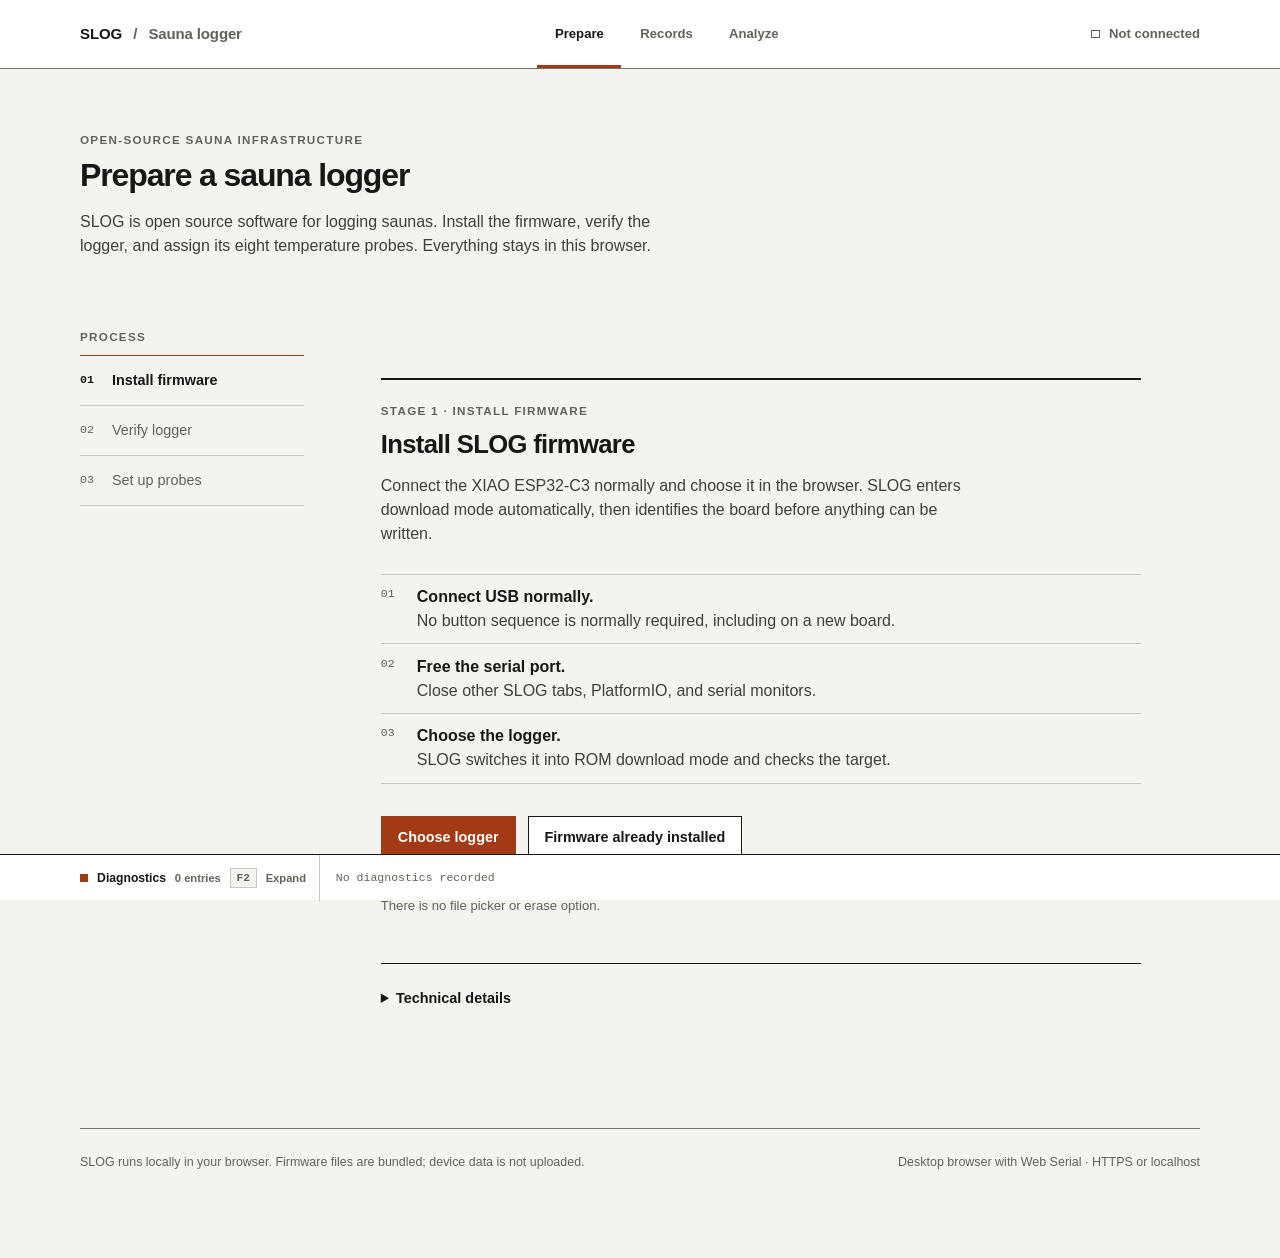
==== portal/index.html @ 52999c5d "Harden session persistence and offline data recovery Preserve current portal and storage initializat" ====
<!doctype html>
<html lang="en">
  <head>
    <meta charset="utf-8">
    <meta name="viewport" content="width=device-width, initial-scale=1">
    <meta name="theme-color" content="#171717">
    <meta
      name="description"
      content="SLOG is open source software for logging saunas: prepare a logger, preserve records, and analyze measurements locally."
    >
    <meta
      http-equiv="Content-Security-Policy"
      content="default-src 'self'; script-src 'self'; style-src 'self'; img-src 'self' data:; connect-src 'self'; object-src 'none'; base-uri 'self'; form-action 'none'; worker-src 'self'; manifest-src 'self'"
    >
    <title>SLOG · Sauna logger</title>
    <link rel="manifest" href="./manifest.webmanifest">
    <link rel="icon" href="./assets/icon.svg" type="image/svg+xml">
    <link rel="stylesheet" href="./styles.css">
    <script type="module" src="./js/app.js"></script>
  </head>
  <body>
    <a class="skip-link" href="#main">Skip to content</a>

    <header class="site-header">
      <div class="site-header__inner">
        <div class="identity" aria-label="SLOG sauna logger">
          <span class="identity__product">SLOG</span>
          <span class="identity__separator" aria-hidden="true">/</span>
          <span class="identity__section">Sauna logger</span>
        </div>
        <nav class="view-nav" aria-label="Portal sections">
          <button type="button" data-portal-view="prepare" aria-controls="prepare-view" aria-current="page">
            Prepare
          </button>
          <button type="button" data-portal-view="records" aria-controls="records-view">
            Records
          </button>
          <button type="button" data-portal-view="analyze" aria-controls="analyze-view">
            Analyze
          </button>
        </nav>
        <div class="connection">
          <span
            class="connection__state"
            id="connection-state"
            role="status"
            aria-live="polite"
            aria-atomic="true"
          >
            <span class="state-mark" aria-hidden="true"></span>
            Not connected
          </span>
          <button class="button button--quiet" id="disconnect-button" type="button" hidden>
            Disconnect
          </button>
        </div>
      </div>
    </header>

    <main id="main" class="page">
      <div class="portal-view" id="prepare-view" data-view="prepare">
      <section class="page-intro" aria-labelledby="page-title">
        <p class="section-label">Open-source sauna infrastructure</p>
        <h1 id="page-title" tabindex="-1">Prepare a sauna logger</h1>
        <p>
          SLOG is open source software for logging saunas. Install the firmware,
          verify the logger, and assign its eight temperature probes. Everything
          stays in this browser.
        </p>
      </section>

      <noscript>
        <section class="message message--error" role="alert">
          JavaScript is required to communicate with the logger over USB.
        </section>
      </noscript>

      <section class="message" id="environment-message" role="status" hidden></section>

      <div class="workspace">
        <nav class="progress" aria-label="Logger preparation progress">
          <p class="section-label">Process</p>
          <ol class="progress__list" id="macro-progress-list">
            <li data-macro-step="install" aria-current="step">
              <span class="progress__number">01</span>
              <span>Install firmware</span>
            </li>
            <li data-macro-step="verify">
              <span class="progress__number">02</span>
              <span>Verify logger</span>
            </li>
            <li data-macro-step="commission">
              <span class="progress__number">03</span>
              <span>Set up probes</span>
            </li>
          </ol>
        </nav>

        <div class="work-column">
          <p class="mobile-progress" id="mobile-macro-progress">Stage 1 of 3</p>

          <section class="task" id="install-task" aria-labelledby="install-title">
            <p class="section-label" id="install-kicker">Stage 1 · Install firmware</p>
            <h2 id="install-title" tabindex="-1">Install SLOG firmware</h2>
            <p class="task__description" id="install-description">
              Connect the XIAO ESP32-C3 normally and choose it in the browser.
              SLOG enters download mode automatically, then identifies the board
              before anything can be written.
            </p>

            <div
              class="message"
              id="install-message"
              role="status"
              aria-live="polite"
              hidden
            ></div>

            <ol class="connection-instructions" id="connection-instructions">
              <li>
                <strong>Connect USB normally.</strong>
                No button sequence is normally required, including on a new board.
              </li>
              <li>
                <strong>Free the serial port.</strong>
                Close other SLOG tabs, PlatformIO, and serial monitors.
              </li>
              <li>
                <strong>Choose the logger.</strong>
                SLOG switches it into ROM download mode and checks the target.
              </li>
            </ol>

            <details class="manual-boot" id="manual-boot-fallback" hidden>
              <summary>Manual connection recovery</summary>
              <p>
                Automatic download mode did not work. Use this physical fallback
                only for the same XIAO ESP32-C3 you intended to install.
              </p>
              <ol>
                <li>Disconnect USB and any other power from the board.</li>
                <li>Hold <strong>BOOT</strong>, reconnect USB, then release BOOT after the board appears.</li>
                <li>Choose the logger again. After flashing, press RESET or power-cycle it if the running logger does not appear.</li>
              </ol>
              <p>
                If other power must remain connected, hold BOOT and press RESET
                once instead of reconnecting USB.
              </p>
            </details>

            <dl class="firmware-summary" id="firmware-summary" hidden>
              <div>
                <dt>Release</dt>
                <dd id="install-release">—</dd>
              </div>
              <div>
                <dt>Target</dt>
                <dd id="install-target">—</dd>
              </div>
              <div>
                <dt>Manifest</dt>
                <dd id="install-manifest">—</dd>
              </div>
              <div>
                <dt>Image integrity</dt>
                <dd id="install-hash">—</dd>
              </div>
            </dl>

            <ol class="installation-stages" id="installation-stages" hidden>
              <li>Validate manifest and image hashes</li>
              <li>Enter ROM download mode and identify the ESP32-C3</li>
              <li>Write firmware</li>
              <li>Verify the written image</li>
            </ol>
            <p
              class="install-progress-detail"
              id="install-progress-detail"
              role="status"
              aria-live="polite"
              aria-atomic="true"
              hidden
            ></p>

            <div class="actions">
              <button class="button button--primary" id="install-primary" type="button">
                Choose logger
              </button>
              <button class="button button--secondary" id="install-secondary" type="button">
                Firmware already installed
              </button>
              <button class="button button--quiet" id="install-tertiary" type="button" hidden></button>
            </div>

            <p class="privacy-note" id="install-note">
              SLOG accepts only its versioned release manifest and
              SHA-256-verified image set. There is no file picker or erase option.
            </p>
          </section>

          <section id="commissioning-workflow" hidden>
            <nav class="commission-progress" aria-label="Probe setup progress">
              <p class="section-label">Probe setup</p>
              <ol id="progress-list">
                <li data-step="connect" aria-current="step"><span>Connect</span></li>
                <li data-step="prepare"><span>Prepare</span></li>
                <li data-step="identify"><span>Identify</span></li>
                <li data-step="review"><span>Review</span></li>
                <li data-step="verify"><span>Verify</span></li>
              </ol>
              <p class="commission-progress__mobile" id="mobile-progress">Probe setup · Step 1 of 5</p>
            </nav>

            <aside
              class="transaction-notice"
              id="transaction-notice"
              role="status"
              aria-live="polite"
              hidden
            >
              <strong>Probe setup is open.</strong>
              Automatic logging is paused until setup is completed or cancelled.
              Keep this tab open.
            </aside>

            <section class="task" id="commission-task" aria-labelledby="task-title">
              <p class="section-label" id="task-kicker">Probe setup · Connect</p>
              <h2 id="task-title" tabindex="-1">Connect the running logger</h2>
              <p class="task__description" id="task-description">
                Reset into the installed firmware, then choose the serial port
                that reappears.
              </p>

              <div class="message" id="task-message" role="status" aria-live="polite" hidden></div>

              <dl class="device-summary" id="device-summary" hidden>
                <div><dt>Logger</dt><dd id="device-product">—</dd></div>
                <div><dt>Firmware</dt><dd id="device-firmware">—</dd></div>
                <div><dt>Configuration</dt><dd id="device-configuration">—</dd></div>
              </dl>

              <div class="expected" id="expected-result" hidden></div>

              <ol class="verification-stages" id="verification-stages" hidden>
                <li>Sending eight positions</li>
                <li>Writing CRC-protected map</li>
                <li>Reading map back</li>
                <li>Restarting logger</li>
                <li>Verifying active generation</li>
                <li>Checking all eight probes</li>
              </ol>

              <div class="actions">
                <button class="button button--primary" id="primary-action" type="button">
                  Choose logger
                </button>
                <button class="button button--secondary" id="secondary-action" type="button" hidden></button>
                <button class="button button--quiet" id="cancel-action" type="button" hidden>
                  Cancel setup
                </button>
              </div>

              <p class="privacy-note" id="privacy-note">
                Only the device you select is shared with this page. Nothing is uploaded.
              </p>
            </section>

            <section class="probe-map" aria-labelledby="probe-map-title">
              <div class="section-heading">
                <div>
                  <p class="section-label">Fixed geometry</p>
                  <h2 id="probe-map-title">Probe order</h2>
                </div>
                <p id="probe-count">0 of 8 identified</p>
              </div>

              <div class="orientation orientation--top">
                <span>Top</span>
                <span>Away from logger</span>
              </div>
              <div class="table-wrap">
                <table>
                  <thead>
                    <tr>
                      <th scope="col">Probe</th>
                      <th scope="col">Relative position</th>
                      <th scope="col">Status</th>
                      <th scope="col">Temperature</th>
                      <th scope="col">ROM address</th>
                    </tr>
                  </thead>
                  <tbody id="probe-table-body"></tbody>
                </table>
              </div>
              <div class="orientation orientation--bottom">
                <span>Bottom</span>
                <span>Next to logger</span>
              </div>
            </section>
          </section>

          <details class="technical" id="technical-details">
            <summary>Technical details</summary>
            <p class="technical__intro">
              Device and probe details for troubleshooting. The read-only USB
              transcript is in Diagnostics at the bottom of the page.
            </p>
            <dl class="technical__grid">
              <div><dt>Protocol</dt><dd id="detail-protocol">—</dd></div>
              <div><dt>Source commit</dt><dd id="detail-commit">—</dd></div>
              <div><dt>OTA slot</dt><dd id="detail-ota">—</dd></div>
              <div><dt>Generation</dt><dd id="detail-generation">—</dd></div>
              <div><dt>Configuration CRC</dt><dd id="detail-crc">—</dd></div>
              <div><dt>USB device</dt><dd id="detail-usb">—</dd></div>
            </dl>
          </details>
        </div>
      </div>
      </div>

      <section class="portal-view data-view" id="records-view" data-view="records" aria-labelledby="records-title" hidden>
        <div class="page-intro page-intro--compact">
          <p class="section-label">SLOG records</p>
          <h1 id="records-title" tabindex="-1">Stored sauna records</h1>
          <p>
            Download CRC-checked raw files from the logger. Save and verify is
            safest; if the browser cannot verify a saved file, an explicit
            removal override is available.
          </p>
        </div>

        <div class="message" id="records-message" role="status" aria-live="polite" hidden></div>

        <section class="data-section" aria-labelledby="storage-title">
          <div class="section-heading">
            <div>
              <p class="section-label">Logger</p>
              <h2 id="storage-title">Storage status</h2>
            </div>
            <p id="records-device-identity">Not connected</p>
          </div>
          <dl class="storage-summary" id="storage-summary" hidden>
            <div><dt>Recording</dt><dd id="records-active">&mdash;</dd></div>
            <div><dt>Storage</dt><dd id="records-storage">&mdash;</dd></div>
            <div><dt>12-hour reserve</dt><dd id="records-reserve">&mdash;</dd></div>
            <div><dt>Retention</dt><dd id="records-retention">&mdash;</dd></div>
          </dl>
          <p class="retention-note" id="records-retention-note" hidden></p>
          <details class="danger-zone" id="storage-danger-zone" hidden>
            <summary>Storage recovery and erasure</summary>
            <p id="storage-danger-description"></p>
            <button class="button button--quiet" id="storage-format" type="button">
              Initialize or erase session storage
            </button>
          </details>
          <div class="actions">
            <button class="button button--primary" id="records-connect" type="button">Choose logger</button>
            <button class="button button--secondary" id="records-refresh" type="button" hidden>Refresh records</button>
          </div>
          <p class="privacy-note">
            SLOG checks the firmware before reading records. Downloads
            pause while a recording is active. Nothing is uploaded.
          </p>
        </section>

        <section class="data-section" aria-labelledby="catalog-title">
          <div class="section-heading">
            <div>
              <p class="section-label">Files on logger</p>
              <h2 id="catalog-title">Sauna runs</h2>
            </div>
            <p id="records-count">No file list loaded</p>
          </div>
          <div id="records-catalog" class="records-catalog">
            <p class="empty-state">Connect a logger to inspect its records.</p>
          </div>
        </section>
      </section>

      <section class="portal-view data-view" id="analyze-view" data-view="analyze" aria-labelledby="analyze-title" hidden>
        <div class="page-intro page-intro--compact">
          <p class="section-label">SLOG analysis</p>
          <h1 id="analyze-title" tabindex="-1">Analyze sauna sessions</h1>
          <p>
            Open one or more <code>.slog</code> files to view charts and export
            session data. Time while the logger was powered off stays unknown.
          </p>
        </div>

        <section class="data-section file-import" aria-labelledby="open-records-title">
          <p class="section-label">Raw files</p>
          <h2 id="open-records-title">Open session files</h2>
          <label class="file-control" for="analysis-files">
            <span>Choose one or more .slog files</span>
            <input id="analysis-files" type="file" accept=".slog,application/octet-stream" multiple>
          </label>
          <p class="privacy-note">Files are read locally and never uploaded.</p>
          <div class="message" id="analysis-message" role="status" aria-live="polite" hidden></div>
          <div id="analysis-group-issues" class="analysis-issues" hidden></div>
        </section>

        <section class="data-section analysis-output" id="analysis-output" aria-labelledby="analysis-run-title" hidden>
          <div class="analysis-toolbar">
            <div>
              <p class="section-label">Selected run</p>
              <h2 id="analysis-run-title">Measurement summary</h2>
            </div>
            <div class="analysis-toolbar__controls">
              <label for="analysis-run-select">
                Run
                <select id="analysis-run-select"></select>
              </label>
              <button
                class="button button--quiet"
                id="analysis-group-segments"
                type="button"
                hidden
              >
                Show segments separately
              </button>
              <div class="analysis-export" aria-label="Export selected run">
                <button class="button button--secondary" id="analysis-export-csv" type="button">
                  Export CSV
                </button>
                <button class="button button--secondary" id="analysis-export-excel" type="button">
                  Export Excel
                </button>
              </div>
            </div>
          </div>
          <p class="analysis-grouping-note" id="analysis-grouping-note" hidden></p>

          <dl class="analysis-summary">
            <div><dt>Segments</dt><dd id="analysis-segments">&mdash;</dd></div>
            <div><dt>Observed duration</dt><dd id="analysis-duration">&mdash;</dd></div>
            <div><dt>Start</dt><dd id="analysis-start">&mdash;</dd></div>
            <div><dt>Integrity</dt><dd id="analysis-integrity">&mdash;</dd></div>
          </dl>

          <div class="timeline-heading">
            <div>
              <h3>Temperature timeline</h3>
              <p>Power-off gaps have unknown duration and are not included in the time axis.</p>
            </div>
            <label for="analysis-probe-select">
              Highlight
              <select id="analysis-probe-select">
                <option value="1">P1 · 0 cm</option>
                <option value="2">P2 · −20 cm</option>
                <option value="3">P3 · −40 cm</option>
                <option value="4">P4 · −60 cm</option>
                <option value="5">P5 · −80 cm</option>
                <option value="6">P6 · −100 cm</option>
                <option value="7">P7 · −120 cm</option>
                <option value="8">P8 · −140 cm</option>
              </select>
            </label>
          </div>
          <div class="timeline" id="analysis-chart"></div>
          <p class="power-gap-note" id="analysis-gap-note" hidden></p>

          <div class="timeline-heading timeline-heading--rate">
            <div>
              <h3>Heating and cooling rate</h3>
              <p>Selected probe · centered 60-second trend · matched time axis.</p>
            </div>
          </div>
          <div class="timeline timeline--rate" id="analysis-rate-chart"></div>

          <div class="table-wrap analysis-table-wrap">
            <table>
              <caption>Per-probe measurements</caption>
              <thead>
                <tr>
                  <th scope="col">Probe</th>
                  <th scope="col">Height</th>
                  <th scope="col">Samples valid / missing</th>
                  <th scope="col">Peak</th>
                  <th scope="col">Mean</th>
                  <th scope="col">Time at peak</th>
                  <th scope="col">First reached 40 °C</th>
                  <th scope="col">Time ≥ 80 °C</th>
                  <th scope="col">Fastest heating</th>
                </tr>
              </thead>
              <tbody id="analysis-probe-table"></tbody>
            </table>
          </div>

          <section class="integrity-detail" aria-labelledby="integrity-title">
            <h3 id="integrity-title">Data checks and notes</h3>
            <ul id="analysis-integrity-list"></ul>
          </section>
        </section>
      </section>
    </main>

    <aside class="update-notice" id="update-notice" role="status" aria-live="polite" hidden>
      <p>A portal update is ready. Finish installation, probe setup, or record work before reloading.</p>
      <button class="button button--secondary" id="update-action" type="button" disabled>
        Reload update
      </button>
    </aside>

    <footer class="site-footer">
      <p>SLOG runs locally in your browser. Firmware files are bundled; device data is not uploaded.</p>
      <p>Desktop browser with Web Serial · HTTPS or localhost</p>
    </footer>

    <aside
      class="diagnostic-console"
      id="diagnostic-console"
      data-expanded="false"
      aria-label="Diagnostics console"
    >
      <div class="diagnostic-console__bar">
        <button
          class="diagnostic-console__toggle"
          id="diagnostic-console-toggle"
          type="button"
          aria-expanded="false"
          aria-controls="diagnostic-console-panel"
          aria-label="Expand diagnostics console (F2)"
        >
          <span class="diagnostic-console__mark" aria-hidden="true"></span>
          <span class="diagnostic-console__name">Diagnostics</span>
          <span class="diagnostic-console__count" id="diagnostic-console-count">0 entries</span>
          <kbd aria-hidden="true">F2</kbd>
          <span class="diagnostic-console__toggle-label" id="diagnostic-console-toggle-label">Expand</span>
        </button>
        <p class="diagnostic-console__preview" id="diagnostic-console-preview" aria-hidden="true">
          No diagnostics recorded
        </p>
      </div>

      <section
        class="diagnostic-console__panel"
        id="diagnostic-console-panel"
        aria-labelledby="diagnostic-console-title"
        tabindex="-1"
        hidden
      >
        <div class="transcript-heading">
          <div>
            <p class="section-label">Managed USB activity</p>
            <h2 id="diagnostic-console-title">Read-only transcript</h2>
          </div>
          <div class="transcript-actions">
            <button class="button button--quiet" id="copy-transcript" type="button">
              Copy transcript
            </button>
            <button class="button button--quiet" id="download-diagnostics" type="button">
              Download diagnostics
            </button>
            <button class="button button--quiet" id="clear-transcript" type="button">
              Clear
            </button>
          </div>
        </div>
        <p class="diagnostic-privacy">
          This transcript can contain probe ROM addresses and device identifiers.
          Review it before sharing. Nothing is uploaded. Manual commands and
          free-form terminal input are not provided in this release.
        </p>
        <p id="diagnostic-action-status" role="status" aria-live="polite"></p>
        <ol
          id="protocol-log"
          aria-label="Read-only diagnostic transcript"
          aria-live="off"
          tabindex="0"
        ></ol>
      </section>
    </aside>

    <dialog id="install-dialog" aria-labelledby="install-dialog-title">
      <form method="dialog">
        <p class="section-label">Write confirmation</p>
        <h2 id="install-dialog-title">Install this verified release?</h2>
        <p>
          SLOG will write its bundled sauna logger firmware to the selected
          ESP32-C3. It will not erase the whole flash, and it will not accept a
          replacement file.
        </p>
        <div class="actions">
          <button class="button button--secondary" value="cancel">Back</button>
          <button class="button button--primary" id="confirm-install" value="confirm">
            Install verified firmware
          </button>
        </div>
      </form>
    </dialog>

    <dialog id="write-dialog" aria-labelledby="write-dialog-title">
      <form method="dialog">
        <p class="section-label">Final check</p>
        <h2 id="write-dialog-title">Save this probe order?</h2>
        <p>
          The logger will store this order, read it back, and restart. Existing
          sauna records are not changed.
        </p>
        <div class="actions">
          <button class="button button--secondary" value="cancel">Back</button>
          <button class="button button--primary" id="confirm-write" value="confirm">
            Write and restart
          </button>
        </div>
      </form>
    </dialog>

    <dialog id="remove-run-dialog" aria-labelledby="remove-run-title">
      <form method="dialog">
        <p class="section-label">Remove saved run</p>
        <h2 id="remove-run-title">Remove this run from the logger?</h2>
        <p id="remove-run-description"></p>
        <p id="remove-run-warning">
          Every segment has a verified local copy. The logger removes the newest
          segment first. If power is lost, older valid segments may remain.
        </p>
        <div class="actions">
          <button class="button button--secondary" value="cancel">Keep on logger</button>
          <button class="button button--primary" id="confirm-remove-run" value="confirm">
            Remove run from logger
          </button>
        </div>
      </form>
    </dialog>

    <dialog id="format-storage-dialog" aria-labelledby="format-storage-title">
      <form method="dialog">
        <p class="section-label">Irreversible storage action</p>
        <h2 id="format-storage-title">Erase all session storage?</h2>
        <p id="format-storage-description"></p>
        <p id="format-storage-warning" class="message message--error">
          This deletes every raw .slog session on the logger. Probe configuration
          and crash-dump data are not changed.
        </p>
        <label for="format-storage-confirmation">
          Type <code>ERASE SLOG STORAGE</code> to continue.
          <input id="format-storage-confirmation" autocomplete="off" spellcheck="false">
        </label>
        <p id="format-storage-challenge" class="retention-note" hidden></p>
        <div class="actions">
          <button class="button button--secondary" value="cancel">Cancel</button>
          <button class="button button--primary" id="confirm-format-storage" value="confirm" disabled>
            Request erase challenge
          </button>
        </div>
      </form>
    </dialog>
  </body>
</html>
---- portal/styles.css ----
:root {
  color-scheme: light;
  --background: #f3f3f0;
  --surface: #ffffff;
  --ink: #171717;
  --muted: #62625d;
  --line: #c9c9c3;
  --line-strong: #74746f;
  --accent: #a33a16;
  --accent-hover: #7f2d11;
  --measure: 68ch;
  --diagnostic-console-bar: 2.875rem;
  --diagnostic-console-height: min(26rem, 55dvh);
  font-family: ui-sans-serif, -apple-system, BlinkMacSystemFont, "Segoe UI",
    "Helvetica Neue", Arial, sans-serif;
  font-synthesis: none;
  font-kerning: normal;
  text-rendering: optimizeLegibility;
}

*,
*::before,
*::after {
  box-sizing: border-box;
  border-radius: 0 !important;
}

html {
  min-width: 320px;
  background: var(--background);
}

body {
  min-height: 100vh;
  margin: 0;
  padding-bottom: calc(var(--diagnostic-console-bar) + env(safe-area-inset-bottom));
  color: var(--ink);
  background: var(--background);
  font-size: 16px;
  line-height: 1.5;
}

body.diagnostic-console-open {
  padding-bottom: calc(var(--diagnostic-console-height) + env(safe-area-inset-bottom));
}

button,
input,
select,
textarea {
  font: inherit;
}

button,
a,
summary {
  -webkit-tap-highlight-color: transparent;
}

a {
  color: var(--accent);
  text-underline-offset: 0.18em;
}

a:hover {
  color: var(--accent-hover);
}

:focus-visible {
  outline: 3px solid var(--accent);
  outline-offset: 2px;
}

[hidden] {
  display: none !important;
}

.skip-link {
  position: fixed;
  z-index: 20;
  top: 0;
  left: 0;
  padding: 0.75rem 1rem;
  color: var(--surface);
  background: var(--ink);
  transform: translateY(-120%);
}

.skip-link:focus {
  transform: translateY(0);
}

.site-header {
  border-bottom: 1px solid var(--line-strong);
  background: var(--surface);
}

.site-header__inner,
.page,
.site-footer,
.update-notice {
  width: min(100% - 3rem, 1120px);
  margin-inline: auto;
}

.site-header__inner {
  min-height: 68px;
  display: flex;
  align-items: center;
  justify-content: space-between;
  gap: 2rem;
}

.identity,
.connection {
  display: flex;
  align-items: center;
  gap: 0.7rem;
}

.view-nav {
  align-self: stretch;
  display: flex;
  align-items: stretch;
  gap: 0.2rem;
}

.view-nav button {
  min-width: 5.25rem;
  padding: 0.2rem 0.7rem 0;
  border: 0;
  border-bottom: 3px solid transparent;
  color: var(--muted);
  background: transparent;
  cursor: pointer;
  font-size: 0.82rem;
  font-weight: 680;
}

.view-nav button:hover:not(:disabled) {
  color: var(--ink);
}

.view-nav button[aria-current="page"] {
  border-bottom-color: var(--accent);
  color: var(--ink);
}

.view-nav button:disabled {
  cursor: not-allowed;
  opacity: 0.5;
}

.identity {
  font-size: 0.94rem;
  font-weight: 650;
  letter-spacing: -0.01em;
}

.identity__separator,
.identity__section,
.connection__state {
  color: var(--muted);
}

.connection__state {
  display: inline-flex;
  align-items: center;
  gap: 0.55rem;
  font-size: 0.82rem;
  font-weight: 650;
}

.state-mark {
  width: 0.55rem;
  height: 0.55rem;
  border: 1px solid currentColor;
  background: transparent;
}

.connection__state[data-connected="true"] {
  color: var(--ink);
}

.connection__state[data-connected="true"] .state-mark {
  border-color: var(--accent);
  background: var(--accent);
}

.page {
  padding-block: 4rem 6rem;
}

.page-intro {
  max-width: 760px;
  margin-bottom: 4.5rem;
}

.page-intro--compact {
  margin-bottom: 3rem;
}

.data-view {
  max-width: 960px;
}

.data-view > * + * {
  margin-top: 3rem;
}

.data-section {
  padding-top: 1.5rem;
  border-top: 2px solid var(--ink);
}

.data-section > .section-label + h2 {
  margin-bottom: 1rem;
}

.section-label,
.mobile-progress {
  margin: 0 0 0.7rem;
  color: var(--muted);
  font-size: 0.73rem;
  font-weight: 750;
  letter-spacing: 0.11em;
  line-height: 1.2;
  text-transform: uppercase;
}

h1,
h2,
h3,
p {
  margin-top: 0;
}

h1,
h2,
h3 {
  text-wrap: balance;
}

h1 {
  max-width: 22ch;
  margin-bottom: 1rem;
  font-size: clamp(1.8rem, 3vw, 2rem);
  font-weight: 630;
  letter-spacing: -0.035em;
  line-height: 1.12;
}

h2 {
  margin-bottom: 0.85rem;
  font-size: clamp(1.45rem, 2vw, 1.7rem);
  font-weight: 630;
  letter-spacing: -0.025em;
  line-height: 1.2;
}

h3 {
  font-size: 0.95rem;
  font-weight: 680;
}

.page-intro > p:last-child,
.task__description,
.privacy-note,
.message,
.transaction-notice {
  max-width: var(--measure);
}

.page-intro > p:last-child,
.task__description {
  color: #3f3f3b;
  font-size: 1rem;
}

.workspace {
  display: grid;
  grid-template-columns: 224px minmax(0, 760px);
  gap: clamp(3rem, 6vw, 5rem);
  align-items: start;
}

.page > .message {
  margin-bottom: 3rem;
}

.progress {
  position: sticky;
  top: 2rem;
}

.progress__list {
  margin: 0;
  padding: 0;
  list-style: none;
  border-bottom: 1px solid var(--line);
}

.progress__list li {
  min-height: 50px;
  display: grid;
  grid-template-columns: 2rem 1fr;
  align-items: center;
  border-top: 1px solid var(--line);
  color: var(--muted);
  font-size: 0.9rem;
}

.progress__list li[aria-current="step"] {
  border-top-color: var(--accent);
  color: var(--ink);
  font-weight: 680;
}

.progress__list li[data-complete="true"] {
  color: var(--ink);
}

.progress__number {
  font-family: ui-monospace, "SFMono-Regular", Consolas, monospace;
  font-size: 0.73rem;
  font-variant-numeric: tabular-nums;
}

.mobile-progress {
  display: none;
}

.work-column > * + * {
  margin-top: 3rem;
}

#commissioning-workflow > * + * {
  margin-top: 3rem;
}

.task,
.probe-map,
.technical {
  border-top: 2px solid var(--ink);
  padding-top: 1.5rem;
}

.task {
  min-height: 310px;
}

.connection-instructions {
  margin: 1.75rem 0 0;
  padding: 0;
  border-top: 1px solid var(--line);
  list-style: none;
  counter-reset: connection-step;
}

.connection-instructions li {
  min-height: 64px;
  display: grid;
  grid-template-columns: 2.25rem minmax(0, 1fr);
  align-content: center;
  padding-block: 0.65rem;
  border-bottom: 1px solid var(--line);
  color: #3f3f3b;
  counter-increment: connection-step;
}

.connection-instructions li::before {
  content: counter(connection-step, decimal-leading-zero);
  grid-column: 1;
  grid-row: 1 / span 2;
  color: var(--muted);
  font-family: ui-monospace, "SFMono-Regular", Consolas, monospace;
  font-size: 0.72rem;
  font-variant-numeric: tabular-nums;
}

.connection-instructions strong {
  display: block;
  grid-column: 2;
  color: var(--ink);
  font-weight: 700;
}

.manual-boot {
  max-width: var(--measure);
  margin-top: 1rem;
  padding-block: 0.8rem;
  border-block: 1px solid var(--line);
  color: #3f3f3b;
}

.manual-boot summary {
  color: var(--ink);
  cursor: pointer;
  font-weight: 700;
}

.manual-boot p,
.manual-boot ol {
  margin-bottom: 0;
}

.manual-boot li + li {
  margin-top: 0.45rem;
}

.firmware-summary {
  display: grid;
  grid-template-columns: repeat(2, minmax(0, 1fr));
  margin: 1.75rem 0 0;
  border-block: 1px solid var(--line);
}

.firmware-summary div {
  min-width: 0;
  padding: 0.9rem 1rem 0.9rem 0;
}

.firmware-summary div:nth-child(even) {
  padding-left: 1rem;
  border-left: 1px solid var(--line);
}

.firmware-summary div:nth-child(n + 3) {
  border-top: 1px solid var(--line);
}

.firmware-summary dd {
  font-family: ui-monospace, "SFMono-Regular", Consolas, "Liberation Mono", monospace;
  font-size: 0.82rem;
  font-variant-numeric: tabular-nums slashed-zero;
}

.installation-stages,
.verification-stages {
  margin: 1.5rem 0 0;
  padding: 0;
  border-top: 1px solid var(--line);
  list-style: none;
}

.installation-stages li,
.verification-stages li {
  min-height: 42px;
  display: grid;
  grid-template-columns: 1.5rem 1fr;
  align-items: center;
  border-bottom: 1px solid var(--line);
  color: var(--muted);
  font-size: 0.88rem;
}

.installation-stages li::before,
.verification-stages li::before {
  content: "—";
  font-family: ui-monospace, "SFMono-Regular", Consolas, monospace;
}

.installation-stages li[data-status="active"],
.verification-stages li[data-status="active"] {
  color: var(--ink);
  font-weight: 700;
}

.installation-stages li[data-status="active"]::before,
.verification-stages li[data-status="active"]::before {
  content: "→";
  color: var(--accent);
}

.installation-stages li[data-status="complete"],
.verification-stages li[data-status="complete"] {
  color: var(--ink);
}

.installation-stages li[data-status="complete"]::before,
.verification-stages li[data-status="complete"]::before {
  content: "✓";
}

.install-progress-detail {
  margin: 0.8rem 0 0;
  color: var(--muted);
  font-family: ui-monospace, "SFMono-Regular", Consolas, monospace;
  font-size: 0.78rem;
  font-variant-numeric: tabular-nums;
}

.commission-progress {
  padding-top: 1.25rem;
  border-top: 2px solid var(--ink);
}

.commission-progress ol {
  display: grid;
  grid-template-columns: repeat(5, minmax(0, 1fr));
  margin: 0;
  padding: 0;
  border-block: 1px solid var(--line);
  list-style: none;
}

.commission-progress li {
  min-width: 0;
  padding: 0.65rem 0.75rem;
  color: var(--muted);
  font-size: 0.78rem;
  text-align: center;
}

.commission-progress li + li {
  border-left: 1px solid var(--line);
}

.commission-progress li[aria-current="step"] {
  border-bottom: 3px solid var(--accent);
  color: var(--ink);
  font-weight: 700;
}

.commission-progress li[data-complete="true"] {
  color: var(--ink);
}

.commission-progress li[data-complete="true"] span::before {
  content: "✓ ";
}

.commission-progress__mobile {
  display: none;
  margin: 0;
  color: var(--muted);
  font-size: 0.78rem;
  font-weight: 700;
}

.task__description {
  margin-bottom: 1.75rem;
}

.message,
.transaction-notice {
  padding: 0.9rem 1rem;
  border-left: 3px solid var(--line-strong);
  background: #e9e9e5;
  font-size: 0.9rem;
}

.message--error {
  border-left-color: var(--accent);
  color: var(--ink);
  background: #f1e6e1;
}

.message--success {
  border-left-color: var(--ink);
  background: #e7e7e2;
}

.transaction-notice {
  margin-top: 0;
  border-color: var(--accent);
  background: var(--surface);
}

.transaction-notice strong {
  display: block;
}

.device-summary,
.technical__grid,
.storage-summary,
.analysis-summary {
  display: grid;
  grid-template-columns: repeat(3, minmax(0, 1fr));
  margin: 1.75rem 0;
  border-block: 1px solid var(--line);
}

.device-summary div,
.technical__grid div,
.storage-summary div,
.analysis-summary div {
  min-width: 0;
  padding: 0.9rem 1rem 0.9rem 0;
}

.device-summary div + div,
.technical__grid div:not(:nth-child(3n + 1)) {
  padding-left: 1rem;
  border-left: 1px solid var(--line);
}

.storage-summary,
.analysis-summary {
  grid-template-columns: repeat(4, minmax(0, 1fr));
}

.storage-summary div + div,
.analysis-summary div + div {
  padding-left: 1rem;
  border-left: 1px solid var(--line);
}

.storage-summary dd,
.analysis-summary dd {
  font-size: 0.88rem;
  font-variant-numeric: tabular-nums;
}

.storage-summary dd[data-state="attention"],
.record-chain td[data-state="attention"] {
  color: var(--accent);
}

.storage-summary dd[data-state="ready"],
.record-chain td[data-state="ready"] {
  color: var(--ink);
  font-weight: 680;
}

dt {
  margin-bottom: 0.2rem;
  color: var(--muted);
  font-size: 0.72rem;
  font-weight: 700;
  letter-spacing: 0.07em;
  text-transform: uppercase;
}

dd {
  margin: 0;
  overflow-wrap: anywhere;
}

.device-summary dd,
.technical dd,
.probe-rom,
.probe-temperature,
.probe-height,
.protocol-log {
  font-family: ui-monospace, "SFMono-Regular", Consolas, "Liberation Mono", monospace;
  font-variant-numeric: tabular-nums slashed-zero;
}

.expected {
  width: fit-content;
  margin-block: 1.5rem;
  padding-bottom: 0.3rem;
  border-bottom: 2px solid var(--ink);
  font-size: 0.9rem;
  font-weight: 700;
}

.actions {
  display: flex;
  flex-wrap: wrap;
  align-items: center;
  gap: 0.75rem;
  margin-top: 2rem;
}

.button {
  min-height: 44px;
  appearance: none;
  display: inline-flex;
  align-items: center;
  justify-content: center;
  padding: 0.68rem 1rem;
  border: 1px solid transparent;
  cursor: pointer;
  font-size: 0.9rem;
  font-weight: 700;
  line-height: 1.2;
}

.button:disabled {
  cursor: not-allowed;
  opacity: 0.45;
}

.button--primary {
  border-color: var(--accent);
  color: #ffffff;
  background: var(--accent);
}

.button--primary:hover:not(:disabled) {
  border-color: var(--accent-hover);
  background: var(--accent-hover);
}

.button--secondary {
  border-color: var(--ink);
  color: var(--ink);
  background: var(--surface);
}

.button--secondary:hover:not(:disabled) {
  color: var(--surface);
  background: var(--ink);
}

.button--quiet {
  min-height: 44px;
  padding-inline: 0.4rem;
  border-color: transparent;
  color: var(--ink);
  background: transparent;
  text-decoration: underline;
  text-decoration-color: var(--line-strong);
  text-underline-offset: 0.22em;
}

.button--quiet:hover:not(:disabled) {
  color: var(--accent);
  text-decoration-color: currentColor;
}

.privacy-note {
  margin-top: 1rem;
  color: var(--muted);
  font-size: 0.82rem;
}

.section-heading {
  display: flex;
  justify-content: space-between;
  gap: 2rem;
  align-items: end;
  margin-bottom: 1.35rem;
}

.section-heading h2,
.section-heading p {
  margin-bottom: 0;
}

.section-heading > p {
  color: var(--muted);
  font-size: 0.82rem;
  font-weight: 650;
}

.orientation {
  display: flex;
  justify-content: space-between;
  gap: 1rem;
  padding-block: 0.45rem;
  color: var(--muted);
  font-size: 0.68rem;
  font-weight: 750;
  letter-spacing: 0.09em;
  text-transform: uppercase;
}

.orientation--top {
  border-bottom: 1px solid var(--line-strong);
}

.orientation--bottom {
  border-top: 1px solid var(--line-strong);
}

.table-wrap {
  width: 100%;
  overflow-x: auto;
}

table {
  width: 100%;
  border-collapse: collapse;
  font-size: 0.84rem;
}

th,
td {
  padding: 0.72rem 0.55rem;
  border-bottom: 1px solid var(--line);
  text-align: left;
  vertical-align: middle;
}

th:first-child,
td:first-child {
  padding-left: 0;
}

th:last-child,
td:last-child {
  padding-right: 0;
}

thead th {
  color: var(--muted);
  font-size: 0.67rem;
  font-weight: 750;
  letter-spacing: 0.055em;
  text-transform: uppercase;
}

tbody th {
  font-size: 0.93rem;
}

tbody tr:last-child th,
tbody tr:last-child td {
  border-bottom: 0;
}

tbody tr[data-current="true"] > th {
  padding-left: 0.5rem;
  border-left: 3px solid var(--accent);
}

.probe-location {
  display: block;
  color: var(--muted);
  font-size: 0.75rem;
}

.probe-status[data-status="identified"]::before,
.probe-status[data-status="verified"]::before {
  content: "✓";
  margin-right: 0.35rem;
  font-weight: 800;
}

.probe-rom {
  white-space: nowrap;
  letter-spacing: 0.015em;
}

.retention-note,
.analysis-issues,
.power-gap-note {
  max-width: var(--measure);
  padding: 0.8rem 1rem;
  border-left: 3px solid var(--accent);
  background: #f1e6e1;
  font-size: 0.86rem;
}

.retention-note {
  margin: 1rem 0 0;
}

.danger-zone {
  margin: 1rem 0;
  padding: 0.8rem 1rem;
  border: 1px solid var(--line-strong);
  background: var(--surface-muted);
}

.danger-zone summary {
  cursor: pointer;
  color: var(--accent);
  font-weight: 700;
}

.danger-zone p {
  max-width: 48rem;
}

.empty-state {
  margin: 0;
  padding-block: 1rem;
  color: var(--muted);
}

.records-catalog {
  border-bottom: 1px solid var(--line-strong);
}

.record-chain {
  padding-block: 1.5rem;
  border-top: 1px solid var(--line-strong);
}

.record-chain:first-child {
  border-top: 0;
}

.record-chain__header,
.analysis-toolbar,
.timeline-heading {
  display: flex;
  align-items: end;
  justify-content: space-between;
  gap: 2rem;
}

.record-chain__header h3,
.record-chain__header p,
.analysis-toolbar h2,
.analysis-toolbar p,
.timeline-heading h3,
.timeline-heading p {
  margin-bottom: 0;
}

.record-chain__state,
.record-chain__removal-note,
.timeline-heading p {
  color: var(--muted);
  font-size: 0.8rem;
}

.record-chain__removal-note {
  max-width: var(--measure);
  margin: 0.65rem 0 0;
}

.record-chain__actions {
  margin-top: 1rem;
}

.record-chain table {
  margin-top: 1rem;
}

.record-actions {
  min-width: 12rem;
}

.record-actions .button {
  min-height: 36px;
  padding-block: 0.45rem;
  font-size: 0.75rem;
}

.record-actions .button + .button {
  margin-left: 0.35rem;
}

.file-control {
  width: min(100%, 600px);
  display: grid;
  gap: 0.55rem;
  margin-top: 1.5rem;
  padding: 1rem;
  border: 1px solid var(--line-strong);
  background: var(--surface);
  font-size: 0.86rem;
  font-weight: 700;
}

.file-control input {
  max-width: 100%;
  color: var(--muted);
  font-size: 0.82rem;
  font-weight: 500;
}

.file-control input::file-selector-button {
  min-height: 40px;
  margin-right: 0.8rem;
  padding: 0.55rem 0.8rem;
  border: 1px solid var(--ink);
  color: var(--ink);
  background: var(--surface);
  cursor: pointer;
  font: inherit;
  font-weight: 700;
}

.file-control input::file-selector-button:hover {
  color: var(--surface);
  background: var(--ink);
}

.analysis-issues h3 {
  margin-bottom: 0.5rem;
}

.analysis-issues ul,
.integrity-detail ul {
  margin: 0;
  padding-left: 1.15rem;
}

.analysis-toolbar label,
.timeline-heading label {
  display: grid;
  gap: 0.3rem;
  color: var(--muted);
  font-size: 0.72rem;
  font-weight: 700;
  letter-spacing: 0.05em;
  text-transform: uppercase;
}

.analysis-toolbar__controls,
.analysis-export {
  display: flex;
  align-items: end;
  flex-wrap: wrap;
  gap: 0.6rem;
}

.analysis-export .button {
  min-height: 42px;
  padding-block: 0.55rem;
}

select {
  min-height: 42px;
  padding: 0.45rem 2rem 0.45rem 0.65rem;
  border: 1px solid var(--line-strong);
  color: var(--ink);
  background: var(--surface);
}

.analysis-summary {
  margin-block: 1.5rem 2.5rem;
}

.analysis-grouping-note {
  max-width: var(--measure);
  margin: 0.8rem 0 0;
  color: var(--muted);
  font-size: 0.8rem;
}

.timeline-heading {
  margin-bottom: 0.8rem;
}

.timeline-heading--rate {
  margin-top: 2rem;
}

.timeline {
  width: 100%;
  border-block: 1px solid var(--line-strong);
  background: var(--surface);
}

.timeline > .empty-state {
  padding: 3rem 1rem;
}

.timeline svg {
  width: 100%;
  height: auto;
  display: block;
  overflow: visible;
}

.timeline__grid line {
  stroke: #deded8;
  stroke-width: 1;
}

.timeline__grid line[data-zero="true"] {
  stroke: var(--ink);
  stroke-width: 1.4;
}

.timeline__grid text,
.timeline__gaps text {
  fill: var(--muted);
  font-family: ui-monospace, "SFMono-Regular", Consolas, monospace;
  font-size: 11px;
  font-variant-numeric: tabular-nums;
}

.timeline__trace {
  fill: none;
  stroke: #a2a29c;
  stroke-linecap: square;
  stroke-linejoin: miter;
  stroke-width: 1.15;
  vector-effect: non-scaling-stroke;
}

.timeline__trace[data-selected="true"] {
  stroke: var(--accent);
  stroke-width: 2.4;
}

.timeline__gaps line {
  stroke: var(--line-strong);
  stroke-dasharray: 5 4;
  stroke-width: 2;
  vector-effect: non-scaling-stroke;
}

.power-gap-note {
  margin: 0.8rem 0 0;
  border-left-color: var(--line-strong);
  background: #e9e9e5;
}

.analysis-table-wrap {
  margin-top: 2.5rem;
}

caption {
  padding-bottom: 0.7rem;
  color: var(--muted);
  font-size: 0.72rem;
  font-weight: 750;
  letter-spacing: 0.08em;
  text-align: left;
  text-transform: uppercase;
}

#analysis-probe-table tr {
  cursor: pointer;
}

#analysis-probe-table tr[data-selected="true"] th {
  padding-left: 0.5rem;
  border-left: 3px solid var(--accent);
}

.integrity-detail {
  margin-top: 2.5rem;
  padding-top: 1.25rem;
  border-top: 1px solid var(--line-strong);
}

.integrity-detail li {
  max-width: var(--measure);
  margin-top: 0.4rem;
  color: #3f3f3b;
  font-size: 0.86rem;
}

.technical {
  border-top-width: 1px;
}

.technical summary {
  min-height: 44px;
  cursor: pointer;
  font-size: 0.9rem;
  font-weight: 700;
}

.technical__intro {
  max-width: var(--measure);
  margin: 0.75rem 0 0;
  color: var(--muted);
  font-size: 0.85rem;
}

.technical__grid {
  grid-template-columns: repeat(3, minmax(0, 1fr));
  margin-top: 1rem;
}

.technical__grid div:nth-child(n + 4) {
  border-top: 1px solid var(--line);
}

.diagnostic-console {
  position: fixed;
  z-index: 30;
  right: 0;
  bottom: 0;
  left: 0;
  height: calc(var(--diagnostic-console-bar) + env(safe-area-inset-bottom));
  border-top: 1px solid var(--ink);
  color: var(--ink);
  background: var(--surface);
}

.diagnostic-console[data-expanded="true"] {
  height: calc(var(--diagnostic-console-height) + env(safe-area-inset-bottom));
}

.diagnostic-console__bar,
.diagnostic-console__panel {
  width: min(100% - 3rem, 1120px);
  margin-inline: auto;
}

.diagnostic-console__bar {
  height: var(--diagnostic-console-bar);
  display: grid;
  grid-template-columns: auto minmax(0, 1fr);
  align-items: center;
  gap: 1rem;
}

.diagnostic-console__toggle {
  height: 100%;
  display: inline-flex;
  align-items: center;
  gap: 0.55rem;
  padding: 0 0.8rem 0 0;
  border: 0;
  border-right: 1px solid var(--line);
  color: inherit;
  background: transparent;
  cursor: pointer;
  font-size: 0.76rem;
  font-weight: 680;
}

.diagnostic-console__toggle:hover {
  color: var(--accent-hover);
}

.diagnostic-console__mark {
  width: 0.52rem;
  height: 0.52rem;
  border: 1px solid var(--accent);
  background: var(--accent);
}

.diagnostic-console__count,
.diagnostic-console__toggle-label,
.diagnostic-console kbd {
  color: var(--muted);
  font-size: 0.7rem;
  font-weight: 550;
}

.diagnostic-console kbd {
  min-width: 1.7rem;
  padding: 0.05rem 0.25rem;
  border: 1px solid var(--line);
  background: var(--background);
  font-family: ui-monospace, "Cascadia Mono", "SFMono-Regular", Consolas, monospace;
  text-align: center;
}

.diagnostic-console__preview {
  min-width: 0;
  margin: 0;
  overflow: hidden;
  color: var(--muted);
  font-family: ui-monospace, "Cascadia Mono", "SFMono-Regular", Consolas, monospace;
  font-size: 0.72rem;
  text-overflow: ellipsis;
  white-space: nowrap;
}

.diagnostic-console__panel {
  height: calc(100% - var(--diagnostic-console-bar) - env(safe-area-inset-bottom));
  display: grid;
  grid-template-rows: auto auto auto minmax(0, 1fr);
  padding-block: 0.85rem 1rem;
  border-top: 1px solid var(--line-strong);
  font-size: 0.76rem;
}

.diagnostic-console__panel:focus {
  outline: none;
}

.transcript-heading {
  display: flex;
  align-items: end;
  justify-content: space-between;
  gap: 1.5rem;
  margin-bottom: 0.6rem;
}

.transcript-heading h3 {
  margin: 0;
}

.transcript-heading h2 {
  margin: 0;
  font-size: 1rem;
  letter-spacing: -0.01em;
}

.transcript-heading .section-label {
  margin-bottom: 0.25rem;
  font-size: 0.65rem;
}

.transcript-actions {
  display: flex;
  flex-wrap: wrap;
  justify-content: flex-end;
  gap: 0.35rem;
}

.transcript-actions .button {
  min-height: 36px;
  font-family: inherit;
  font-size: 0.74rem;
}

.diagnostic-privacy {
  max-width: var(--measure);
  margin: 0 0 0.55rem;
  color: var(--muted);
  font-family: inherit;
  font-size: 0.76rem;
}

#diagnostic-action-status {
  min-height: 1.2em;
  margin: 0 0 0.4rem;
  color: var(--muted);
  font-family: inherit;
  font-size: 0.76rem;
}

.diagnostic-console ol {
  min-height: 0;
  margin: 0;
  padding: 0.75rem;
  overflow: auto;
  border-block: 1px solid var(--line);
  color: #3f3f3b;
  background: #fafaf8;
  font-family: ui-monospace, "Cascadia Mono", "SFMono-Regular", Consolas, monospace;
  list-style: none;
  scrollbar-gutter: stable;
}

.diagnostic-console li + li {
  margin-top: 0.35rem;
}

.transcript-entry {
  display: grid;
  grid-template-columns: 5.5rem 4.5rem 2.25rem minmax(0, 1fr);
  gap: 0.55rem;
  align-items: baseline;
}

.transcript-entry__time,
.transcript-entry__source,
.transcript-entry__direction {
  color: var(--muted);
  white-space: nowrap;
}

.transcript-entry__direction {
  font-weight: 750;
}

.transcript-entry[data-direction="tx"] .transcript-entry__direction,
.transcript-entry[data-direction="rx"] .transcript-entry__direction {
  color: var(--ink);
}

.transcript-entry__text {
  min-width: 0;
  overflow-wrap: anywhere;
  white-space: pre-wrap;
}

.update-notice {
  display: flex;
  align-items: center;
  justify-content: space-between;
  gap: 2rem;
  padding-block: 1rem;
  border-top: 2px solid var(--accent);
}

.update-notice p {
  margin: 0;
}

.site-footer {
  display: flex;
  justify-content: space-between;
  gap: 2rem;
  padding-block: 1.5rem 2.5rem;
  border-top: 1px solid var(--line-strong);
  color: var(--muted);
  font-size: 0.78rem;
}

.site-footer p {
  margin: 0;
}

dialog {
  width: min(calc(100% - 2rem), 560px);
  padding: 2rem;
  border: 1px solid var(--ink);
  color: var(--ink);
  background: var(--surface);
}

dialog::backdrop {
  background: rgb(23 23 23 / 62%);
}

dialog h2 {
  max-width: 20ch;
}

#remove-run-warning[data-state="danger"] {
  padding: 0.8rem;
  border-left: 3px solid var(--accent);
  background: #f1e6e1;
}

@media (max-width: 899px) {
  .page {
    padding-top: 3rem;
  }

  .page-intro {
    margin-bottom: 3.5rem;
  }

  .workspace {
    display: block;
  }

  .progress {
    display: none;
  }

  .mobile-progress {
    display: block;
  }

  .commission-progress {
    display: flex;
    align-items: center;
    justify-content: space-between;
    gap: 1rem;
  }

  .commission-progress > .section-label {
    margin: 0;
  }

  .commission-progress ol {
    display: none;
  }

  .commission-progress__mobile {
    display: block;
  }

  .work-column > * + * {
    margin-top: 2rem;
  }

  .site-header__inner {
    flex-wrap: wrap;
    padding-block: 0.65rem;
  }

  .view-nav {
    order: 3;
    width: 100%;
    min-height: 44px;
    border-top: 1px solid var(--line);
  }

  .view-nav button {
    flex: 1;
  }
}

@media (max-width: 639px) {
  :root {
    --diagnostic-console-height: min(30rem, 70dvh);
  }

  .site-header__inner,
  .page,
  .site-footer,
  .update-notice,
  .diagnostic-console__bar,
  .diagnostic-console__panel {
    width: min(100% - 2rem, 1120px);
  }

  .diagnostic-console__bar {
    gap: 0.55rem;
  }

  .diagnostic-console__toggle {
    gap: 0.4rem;
    padding-right: 0.55rem;
  }

  .diagnostic-console__count,
  .diagnostic-console kbd {
    display: none;
  }

  .diagnostic-console__preview {
    font-size: 0.68rem;
  }

  .diagnostic-console__panel {
    padding-top: 0.7rem;
  }

  .site-header__inner {
    min-height: 60px;
  }

  .identity__separator,
  .identity__section {
    display: none;
  }

  .storage-summary,
  .analysis-summary {
    grid-template-columns: repeat(2, minmax(0, 1fr));
  }

  .storage-summary div:nth-child(3),
  .analysis-summary div:nth-child(3) {
    padding-left: 0;
    border-top: 1px solid var(--line);
    border-left: 0;
  }

  .storage-summary div:nth-child(4),
  .analysis-summary div:nth-child(4) {
    border-top: 1px solid var(--line);
  }

  .record-chain__header,
  .analysis-toolbar,
  .timeline-heading {
    align-items: start;
    flex-direction: column;
    gap: 0.8rem;
  }

  .analysis-toolbar__controls {
    width: 100%;
    align-items: stretch;
    flex-direction: column;
  }

  .analysis-export .button {
    flex: 1;
  }

  .connection {
    gap: 0.35rem;
  }

  .connection .button {
    font-size: 0.78rem;
  }

  .page {
    padding-block: 2.5rem 4rem;
  }

  .page-intro {
    margin-bottom: 3rem;
  }

  .task {
    min-height: 0;
  }

  .actions,
  .update-notice,
  .site-footer {
    align-items: stretch;
    flex-direction: column;
  }

  .actions .button {
    width: 100%;
  }

  .device-summary,
  .technical__grid,
  .firmware-summary {
    grid-template-columns: 1fr;
  }

  .device-summary div + div,
  .technical__grid div:not(:nth-child(3n + 1)),
  .technical__grid div:nth-child(n + 4) {
    padding-left: 0;
    border-top: 1px solid var(--line);
    border-left: 0;
  }

  .firmware-summary div:nth-child(even),
  .firmware-summary div:nth-child(n + 3) {
    padding-left: 0;
    border-top: 1px solid var(--line);
    border-left: 0;
  }

  .section-heading {
    align-items: start;
    flex-direction: column;
    gap: 0.3rem;
  }

  .transcript-heading {
    align-items: flex-start;
    flex-direction: column;
    gap: 0.5rem;
  }

  .transcript-actions {
    justify-content: flex-start;
  }

  .transcript-actions .button {
    min-height: 32px;
    padding-inline: 0.55rem;
  }

  .transcript-entry {
    grid-template-columns: 5rem 3.75rem 2rem minmax(0, 1fr);
    gap: 0.35rem;
  }

  .probe-map .table-wrap {
    overflow: visible;
  }

  .probe-map table,
  .probe-map tbody {
    display: block;
  }

  .probe-map thead {
    position: absolute;
    width: 1px;
    height: 1px;
    overflow: hidden;
    clip: rect(0 0 0 0);
    clip-path: inset(50%);
    white-space: nowrap;
  }

  .probe-map tbody tr {
    display: grid;
    grid-template-columns: 3.25rem minmax(0, 1fr) auto;
    column-gap: 0.7rem;
    padding-block: 0.7rem;
    border-bottom: 1px solid var(--line);
  }

  .probe-map tbody tr:last-child {
    border-bottom: 0;
  }

  .probe-map tbody th,
  .probe-map tbody td {
    display: block;
    padding: 0;
    border: 0 !important;
  }

  .probe-map tbody th {
    grid-column: 1;
    grid-row: 1 / span 2;
  }

  .probe-map tbody tr[data-current="true"] > th {
    padding-left: 0.45rem;
  }

  .probe-map tbody td:nth-child(2) {
    grid-column: 2;
    grid-row: 1;
  }

  .probe-map tbody td:nth-child(3) {
    grid-column: 2;
    grid-row: 2;
  }

  .probe-map tbody td:nth-child(4) {
    grid-column: 3;
    grid-row: 1;
    text-align: right;
  }

  .probe-map tbody td:nth-child(5) {
    grid-column: 2 / span 2;
    grid-row: 3;
    padding-top: 0.25rem;
  }
}

@media (prefers-reduced-motion: reduce) {
  *,
  *::before,
  *::after {
    scroll-behavior: auto !important;
    transition-duration: 0.01ms !important;
    animation-duration: 0.01ms !important;
    animation-iteration-count: 1 !important;
  }
}
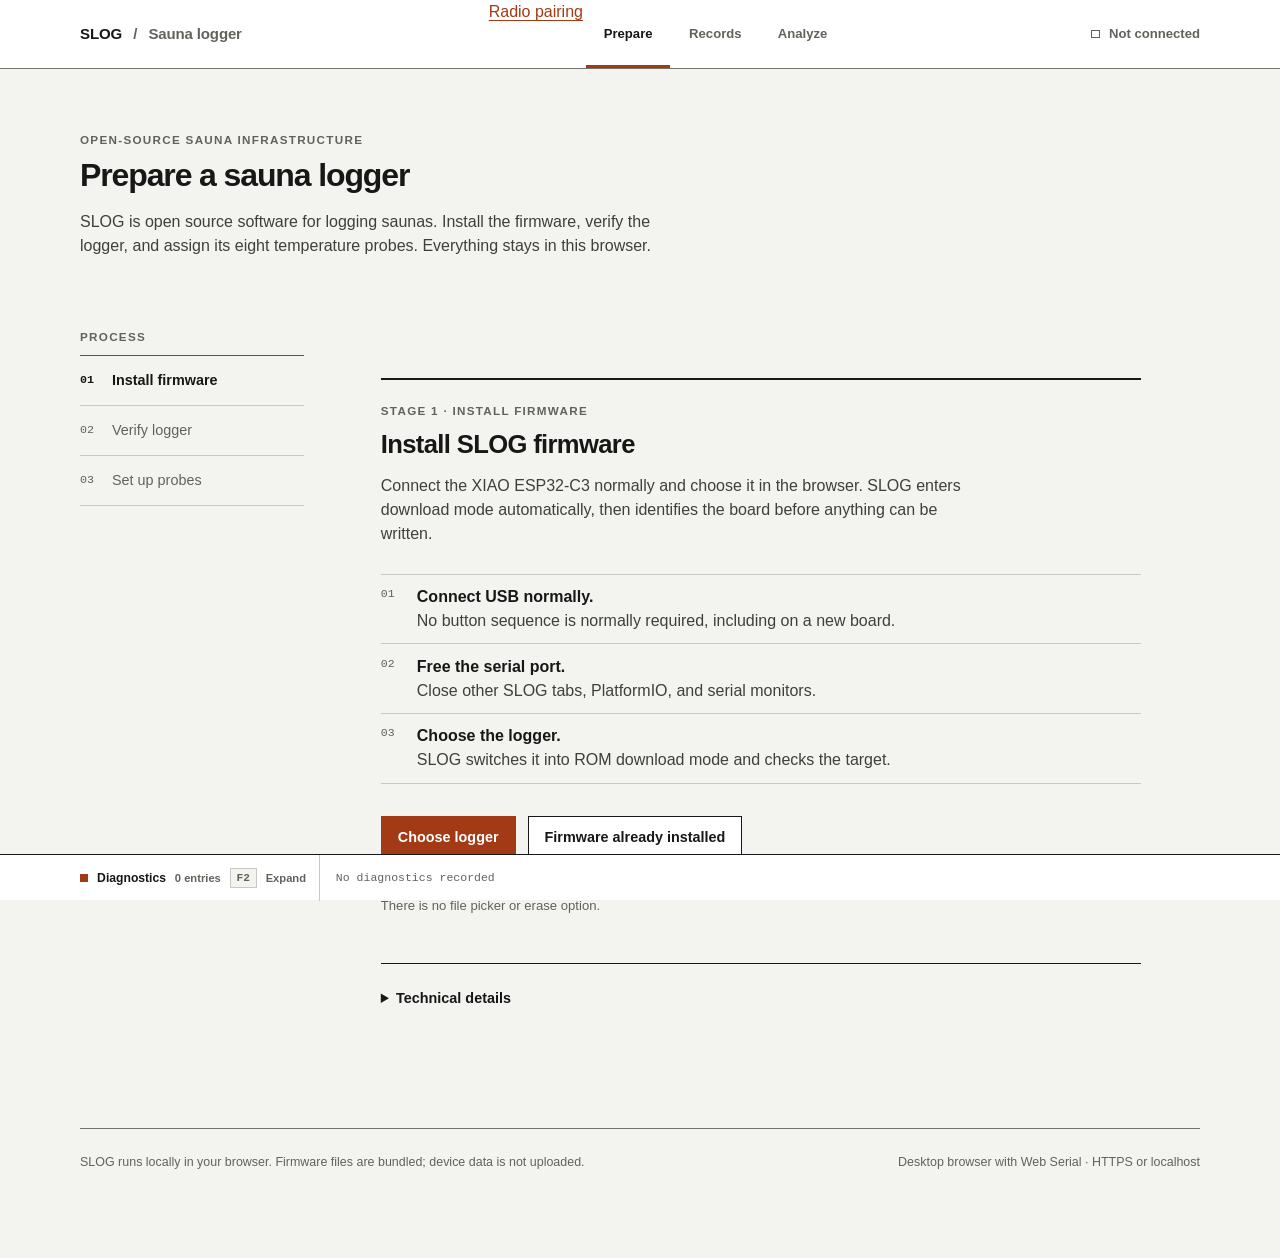
==== commit 29a03f35: "Recover radio without logger reboot and add offline portal pairing" ====
--- a/portal/index.html
+++ b/portal/index.html
@@ -29,6 +29,7 @@
           <span class="identity__section">Sauna logger</span>
         </div>
         <nav class="view-nav" aria-label="Portal sections">
+          <a href="./radio.html">Radio pairing</a>
           <button type="button" data-portal-view="prepare" aria-controls="prepare-view" aria-current="page">
             Prepare
           </button>
